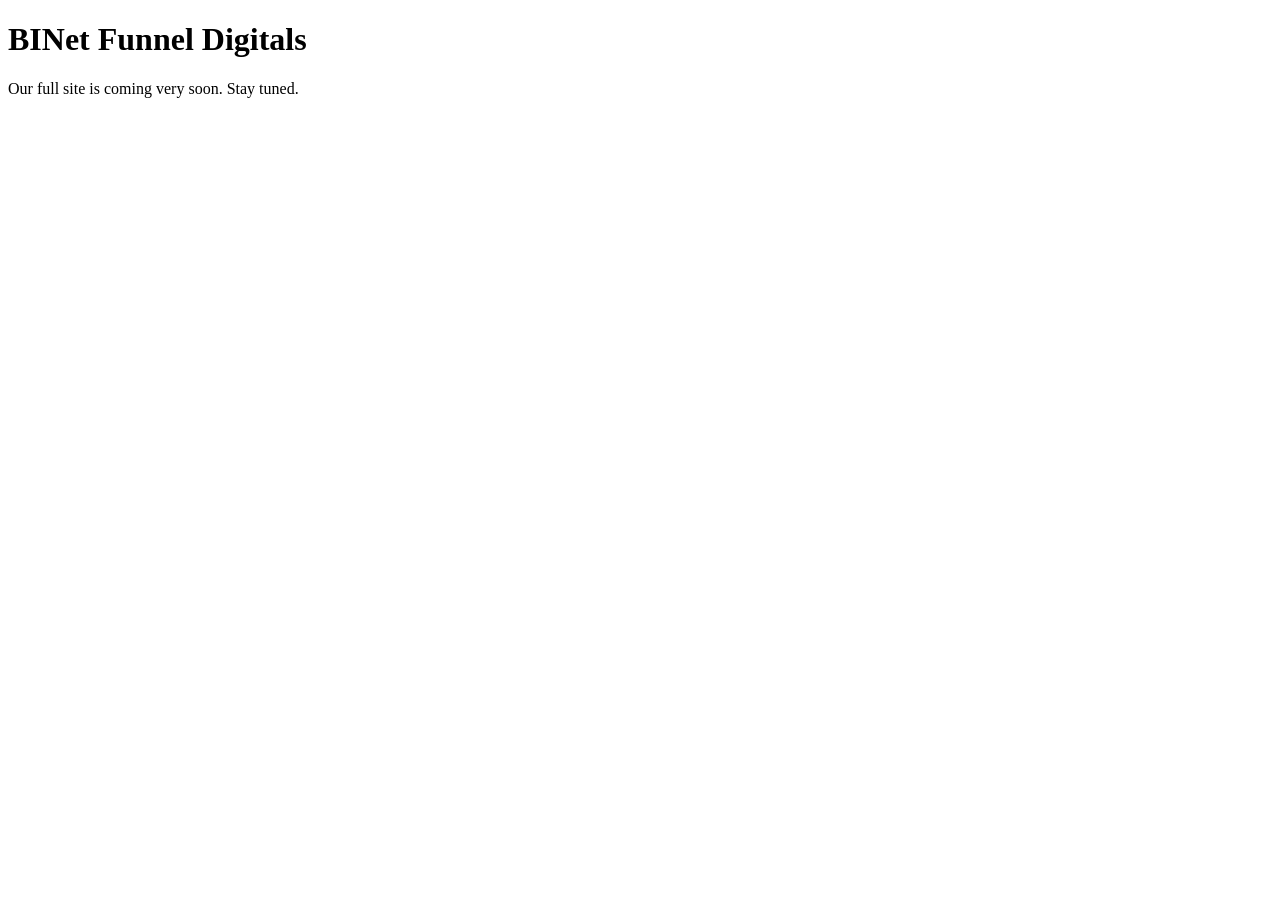
==== index.html @ e951b1cd "first commit" ====
<!DOCTYPE html>
<html lang="en">
<head>
  <meta charset="UTF-8">
  <title>BINet Funnel Digitals</title>
</head>
<body>
  <h1>BINet Funnel Digitals</h1>
  <p>Our full site is coming very soon. Stay tuned.</p>
</body>
</html>
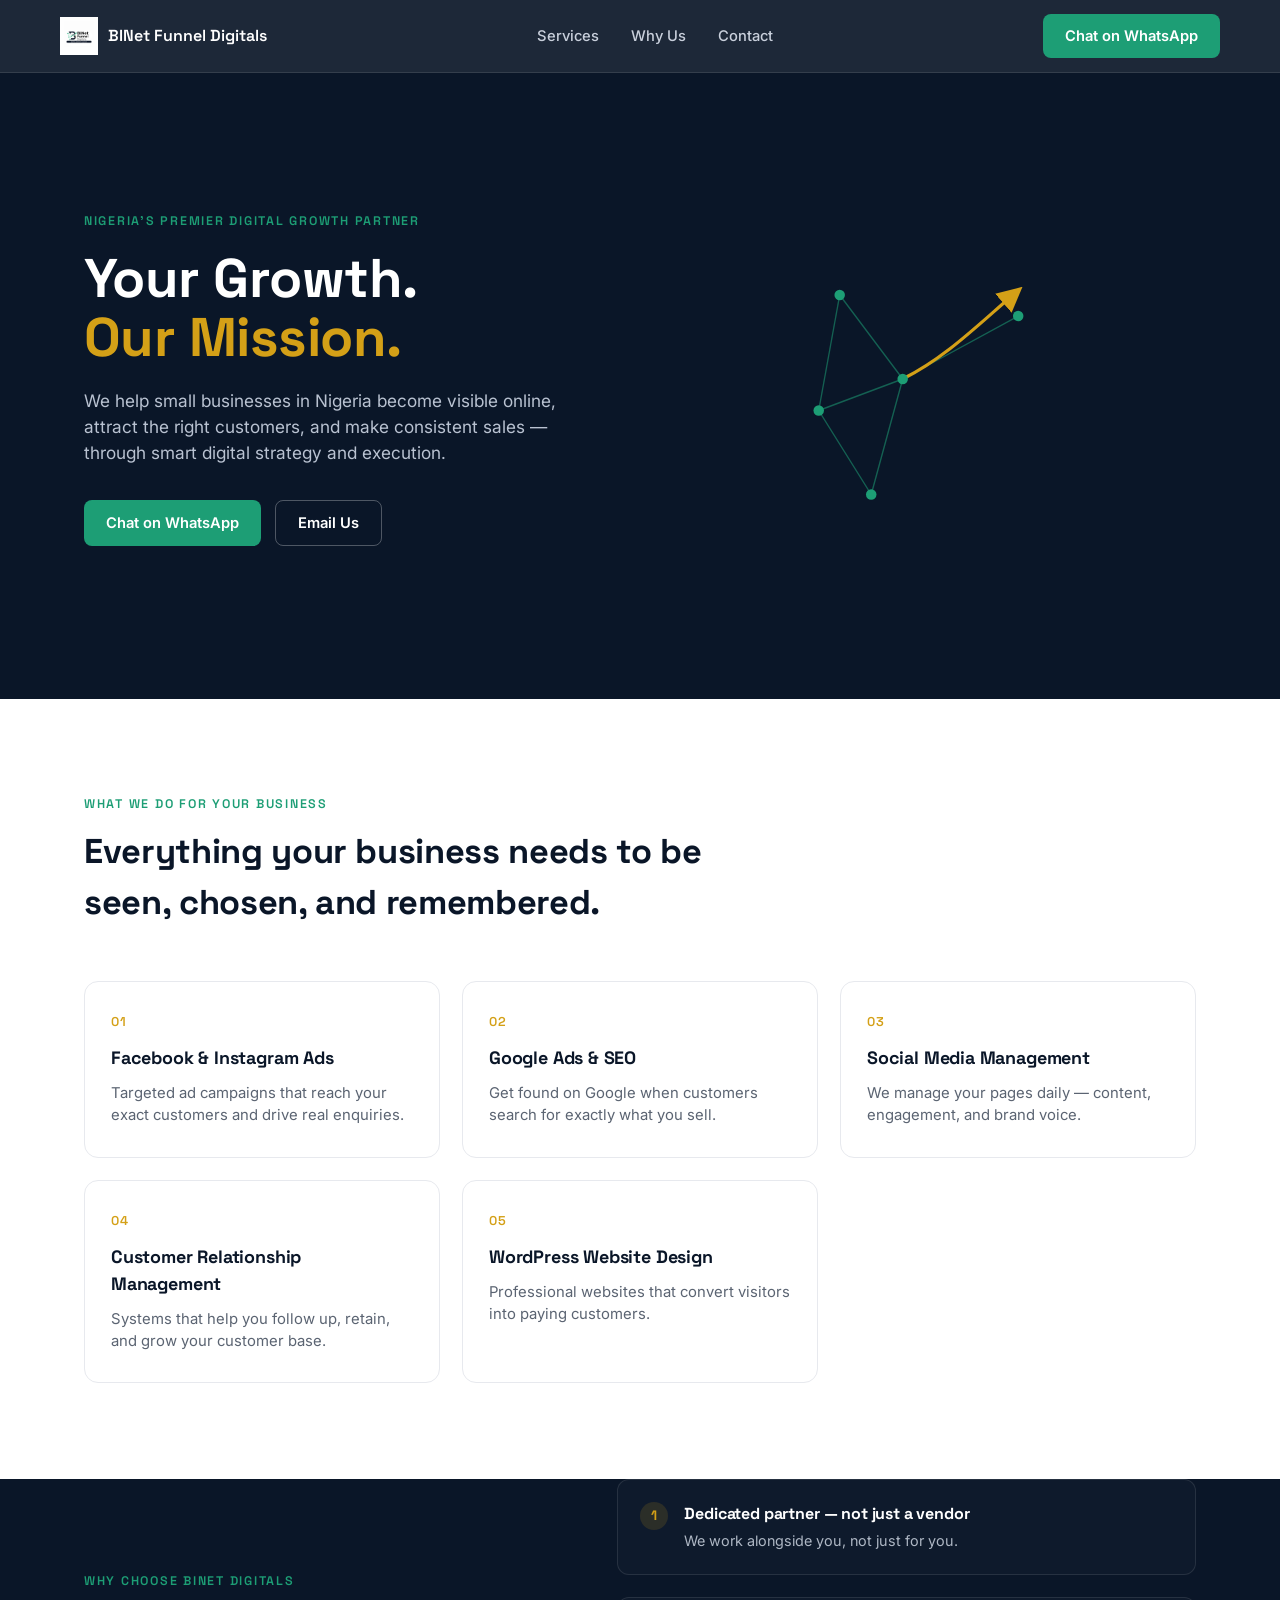
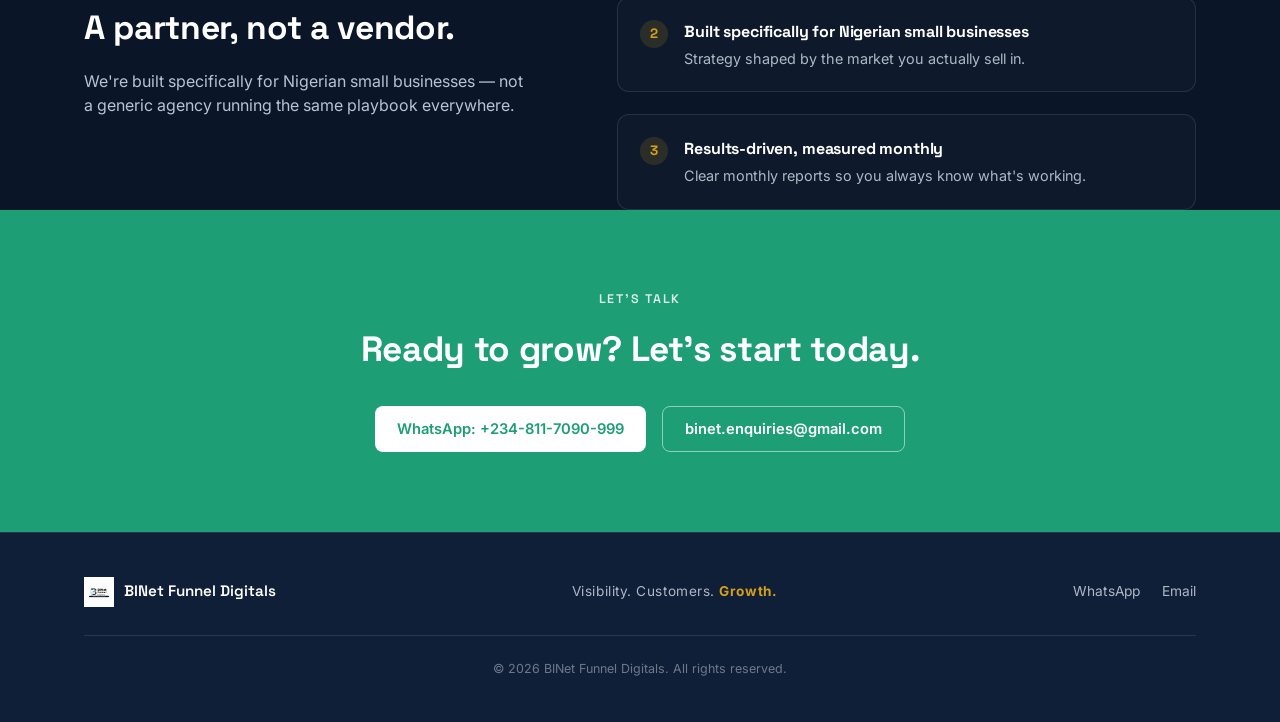
==== commit 3359260a: "add branded homepage" ====
--- a/index.html
+++ b/index.html
@@ -1,11 +1,438 @@
 <!DOCTYPE html>
 <html lang="en">
 <head>
-  <meta charset="UTF-8">
-  <title>BINet Funnel Digitals</title>
+<meta charset="UTF-8">
+<meta name="viewport" content="width=device-width, initial-scale=1.0">
+<title>BINet Funnel Digitals — Nigeria's Premier Digital Growth Partner</title>
+<meta name="description" content="We help small businesses in Nigeria become visible online, attract the right customers, and make consistent sales through smart digital strategy and execution.">
+<link rel="preconnect" href="https://fonts.googleapis.com">
+<link rel="preconnect" href="https://fonts.gstatic.com" crossorigin>
+<link href="https://fonts.googleapis.com/css2?family=Space+Grotesk:wght@500;600;700&family=Inter:wght@400;500;600;700&display=swap" rel="stylesheet">
+<style>
+  :root{
+    --navy:#0A1628;
+    --navy-soft:#101f38;
+    --gold:#D4A017;
+    --green:#1D9E75;
+    --white:#FFFFFF;
+    --off-white:#F6F7F9;
+    --slate:#5B6472;
+    --line: rgba(255,255,255,0.10);
+  }
+  *{box-sizing:border-box; margin:0; padding:0;}
+  html{scroll-behavior:smooth;}
+  body{
+    font-family:'Inter', sans-serif;
+    color:var(--navy);
+    background:var(--white);
+    line-height:1.5;
+    -webkit-font-smoothing:antialiased;
+  }
+  h1,h2,h3{
+    font-family:'Space Grotesk', sans-serif;
+    font-weight:700;
+    letter-spacing:-0.01em;
+  }
+  a{text-decoration:none; color:inherit;}
+  img{max-width:100%; display:block;}
+  .wrap{
+    max-width:1160px;
+    margin:0 auto;
+    padding:0 24px;
+  }
+  .eyebrow{
+    font-family:'Space Grotesk', sans-serif;
+    font-size:0.78rem;
+    font-weight:600;
+    letter-spacing:0.14em;
+    text-transform:uppercase;
+    color:var(--green);
+  }
+
+  header{
+    position:sticky; top:0; z-index:50;
+    background:rgba(10,22,40,0.92);
+    backdrop-filter:blur(8px);
+    border-bottom:1px solid var(--line);
+  }
+  .nav{
+    display:flex; align-items:center; justify-content:space-between;
+    padding:14px 0;
+  }
+  .brand{display:flex; align-items:center; gap:10px;}
+  .brand img{height:38px; width:auto;}
+  .brand span{
+    font-family:'Space Grotesk', sans-serif;
+    font-weight:600; font-size:1rem; color:var(--white);
+  }
+  .nav-links{display:flex; gap:32px; align-items:center;}
+  .nav-links a{
+    color:#C9D0DC; font-size:0.92rem; font-weight:500;
+    transition:color .2s ease;
+  }
+  .nav-links a:hover{color:var(--white);}
+  .btn{
+    display:inline-flex; align-items:center; gap:8px;
+    padding:11px 22px;
+    border-radius:8px;
+    font-weight:600; font-size:0.92rem;
+    transition:transform .18s ease, box-shadow .18s ease, background .18s ease;
+    white-space:nowrap;
+  }
+  .btn-green{
+    background:var(--green); color:var(--white);
+  }
+  .btn-green:hover{transform:translateY(-2px); box-shadow:0 8px 20px rgba(29,158,117,0.35);}
+  .btn-outline{
+    background:transparent; color:var(--white);
+    border:1px solid rgba(255,255,255,0.28);
+  }
+  .btn-outline:hover{border-color:var(--gold); color:var(--gold);}
+
+  .hero{
+    position:relative;
+    background:var(--navy);
+    color:var(--white);
+    overflow:hidden;
+    padding:96px 0 110px;
+  }
+  .hero-grid{
+    display:grid;
+    grid-template-columns:1.1fr 0.9fr;
+    gap:40px;
+    align-items:center;
+    position:relative; z-index:2;
+  }
+  .hero h1{
+    font-size:3.4rem;
+    line-height:1.08;
+    margin:18px 0 22px;
+  }
+  .hero h1 .accent{color:var(--gold);}
+  .hero p.lead{
+    font-size:1.08rem;
+    color:#B9C2D1;
+    max-width:480px;
+    margin-bottom:34px;
+  }
+  .hero-ctas{display:flex; gap:14px; flex-wrap:wrap;}
+
+  .node-field{
+    position:relative;
+    height:420px;
+  }
+  .node-field svg{width:100%; height:100%;}
+  .node-dot{fill:var(--green);}
+  .node-line{stroke:var(--green); stroke-width:1.3; opacity:0.55;}
+  .node-arrow{stroke:var(--gold); stroke-width:3; fill:none;}
+  .node-pulse{
+    animation:pulse 3.2s ease-in-out infinite;
+    transform-origin:center;
+  }
+  .node-pulse.d2{animation-delay:.5s;}
+  .node-pulse.d3{animation-delay:1s;}
+  .node-pulse.d4{animation-delay:1.5s;}
+  .node-pulse.d5{animation-delay:2s;}
+  @keyframes pulse{
+    0%,100%{opacity:0.55; r:5;}
+    50%{opacity:1; r:7;}
+  }
+  @media (prefers-reduced-motion: reduce){
+    .node-pulse{animation:none;}
+  }
+
+  .section{padding:96px 0;}
+  .section-head{
+    max-width:620px;
+    margin-bottom:52px;
+  }
+  .section-head h2{
+    font-size:2.15rem;
+    margin-top:12px;
+    color:var(--navy);
+  }
+  .services-grid{
+    display:grid;
+    grid-template-columns:repeat(3, 1fr);
+    gap:22px;
+  }
+  .service-card{
+    border:1px solid #E7E9EE;
+    border-radius:14px;
+    padding:30px 26px;
+    background:var(--white);
+    transition:border-color .2s ease, transform .2s ease, box-shadow .2s ease;
+  }
+  .service-card:hover{
+    border-color:var(--green);
+    transform:translateY(-4px);
+    box-shadow:0 14px 30px rgba(10,22,40,0.08);
+  }
+  .service-card .num{
+    font-family:'Space Grotesk', sans-serif;
+    font-size:0.8rem; font-weight:600;
+    color:var(--gold);
+    letter-spacing:0.08em;
+  }
+  .service-card h3{
+    font-size:1.12rem;
+    margin:14px 0 10px;
+    color:var(--navy);
+  }
+  .service-card p{
+    font-size:0.93rem;
+    color:var(--slate);
+  }
+
+  .why{
+    background:var(--navy);
+    color:var(--white);
+  }
+  .why-grid{
+    display:grid;
+    grid-template-columns:0.9fr 1.1fr;
+    gap:60px;
+    align-items:center;
+  }
+  .why h2{font-size:2.1rem; color:var(--white); margin-top:12px;}
+  .why p.lead{color:#B9C2D1; margin-top:16px; max-width:440px;}
+  .why-list{list-style:none; display:flex; flex-direction:column; gap:22px;}
+  .why-list li{
+    display:flex; gap:16px; align-items:flex-start;
+    padding:22px;
+    border:1px solid var(--line);
+    border-radius:12px;
+    background:rgba(255,255,255,0.02);
+  }
+  .why-list .mark{
+    flex:none;
+    width:28px; height:28px;
+    border-radius:50%;
+    background:rgba(212,160,23,0.15);
+    color:var(--gold);
+    display:flex; align-items:center; justify-content:center;
+    font-family:'Space Grotesk', sans-serif;
+    font-weight:700; font-size:0.85rem;
+  }
+  .why-list h3{font-size:1rem; color:var(--white); margin-bottom:4px;}
+  .why-list p{font-size:0.9rem; color:#AEB7C4;}
+
+  .contact-band{
+    background:var(--green);
+    color:var(--white);
+    text-align:center;
+    padding:80px 0;
+  }
+  .contact-band .eyebrow{color:rgba(255,255,255,0.85);}
+  .contact-band h2{
+    color:var(--white);
+    font-size:2.2rem;
+    margin:14px 0 30px;
+  }
+  .contact-ctas{display:flex; gap:16px; justify-content:center; flex-wrap:wrap;}
+  .contact-band .btn-outline{border-color:rgba(255,255,255,0.5);}
+  .contact-band .btn-outline:hover{border-color:var(--navy); color:var(--navy); background:rgba(255,255,255,0.12);}
+  .contact-band .btn-solid-white{
+    background:var(--white); color:var(--green);
+  }
+  .contact-band .btn-solid-white:hover{transform:translateY(-2px); box-shadow:0 8px 20px rgba(0,0,0,0.15);}
+
+  footer{
+    background:var(--navy-soft);
+    color:#AEB7C4;
+    padding:44px 0;
+    border-top:1px solid var(--line);
+  }
+  .footer-grid{
+    display:flex; align-items:center; justify-content:space-between;
+    flex-wrap:wrap; gap:20px;
+  }
+  .footer-brand{display:flex; align-items:center; gap:10px;}
+  .footer-brand img{height:30px;}
+  .footer-brand span{
+    font-family:'Space Grotesk', sans-serif;
+    color:var(--white); font-weight:600; font-size:0.95rem;
+  }
+  .tagline{
+    font-size:0.85rem;
+    letter-spacing:0.04em;
+  }
+  .tagline b{color:var(--gold);}
+  .footer-links{display:flex; gap:22px; font-size:0.86rem;}
+  .footer-links a:hover{color:var(--white);}
+  .copyright{
+    text-align:center;
+    font-size:0.78rem;
+    color:#6E7889;
+    margin-top:28px;
+    padding-top:24px;
+    border-top:1px solid var(--line);
+  }
+
+  @media (max-width: 900px){
+    .nav-links{display:none;}
+    .hero-grid{grid-template-columns:1fr;}
+    .node-field{height:280px; order:-1;}
+    .hero h1{font-size:2.4rem;}
+    .services-grid{grid-template-columns:1fr 1fr;}
+    .why-grid{grid-template-columns:1fr;}
+  }
+  @media (max-width: 600px){
+    .services-grid{grid-template-columns:1fr;}
+    .footer-grid{flex-direction:column; text-align:center;}
+    .hero{padding:64px 0 70px;}
+    .section{padding:64px 0;}
+  }
+</style>
 </head>
 <body>
-  <h1>BINet Funnel Digitals</h1>
-  <p>Our full site is coming very soon. Stay tuned.</p>
+
+<header>
+  <div class="wrap nav">
+    <a class="brand" href="#top">
+      <img src="assets/logo.png" alt="BINet Funnel Digitals logo">
+      <span>BINet Funnel Digitals</span>
+    </a>
+    <nav class="nav-links">
+      <a href="#services">Services</a>
+      <a href="#why">Why Us</a>
+      <a href="#contact">Contact</a>
+    </nav>
+    <a class="btn btn-green" href="https://wa.me/2348117090999" target="_blank" rel="noopener">Chat on WhatsApp</a>
+  </div>
+</header>
+
+<section class="hero" id="top">
+  <div class="wrap hero-grid">
+    <div>
+      <p class="eyebrow">Nigeria's Premier Digital Growth Partner</p>
+      <h1>Your Growth.<br><span class="accent">Our Mission.</span></h1>
+      <p class="lead">We help small businesses in Nigeria become visible online, attract the right customers, and make consistent sales — through smart digital strategy and execution.</p>
+      <div class="hero-ctas">
+        <a class="btn btn-green" href="https://wa.me/2348117090999" target="_blank" rel="noopener">Chat on WhatsApp</a>
+        <a class="btn btn-outline" href="mailto:binet.enquiries@gmail.com">Email Us</a>
+      </div>
+    </div>
+    <div class="node-field">
+      <svg viewBox="0 0 400 400" xmlns="http://www.w3.org/2000/svg">
+        <line class="node-line" x1="90" y1="120" x2="150" y2="200"/>
+        <line class="node-line" x1="90" y1="120" x2="70" y2="230"/>
+        <line class="node-line" x1="150" y1="200" x2="70" y2="230"/>
+        <line class="node-line" x1="70" y1="230" x2="120" y2="310"/>
+        <line class="node-line" x1="150" y1="200" x2="120" y2="310"/>
+        <line class="node-line" x1="150" y1="200" x2="260" y2="140"/>
+        <path class="node-arrow" d="M150,200 C190,180 220,150 255,120" marker-end="url(#arrowhead)"/>
+        <defs>
+          <marker id="arrowhead" markerWidth="8" markerHeight="8" refX="4" refY="4" orient="auto">
+            <path d="M0,0 L8,4 L0,8 Z" fill="var(--gold)"/>
+          </marker>
+        </defs>
+        <circle class="node-dot node-pulse" cx="90" cy="120" r="5"/>
+        <circle class="node-dot node-pulse d2" cx="150" cy="200" r="5"/>
+        <circle class="node-dot node-pulse d3" cx="70" cy="230" r="5"/>
+        <circle class="node-dot node-pulse d4" cx="120" cy="310" r="5"/>
+        <circle class="node-dot node-pulse d5" cx="260" cy="140" r="5"/>
+      </svg>
+    </div>
+  </div>
+</section>
+
+<section class="section" id="services">
+  <div class="wrap">
+    <div class="section-head">
+      <p class="eyebrow">What We Do For Your Business</p>
+      <h2>Everything your business needs to be seen, chosen, and remembered.</h2>
+    </div>
+    <div class="services-grid">
+      <div class="service-card">
+        <p class="num">01</p>
+        <h3>Facebook &amp; Instagram Ads</h3>
+        <p>Targeted ad campaigns that reach your exact customers and drive real enquiries.</p>
+      </div>
+      <div class="service-card">
+        <p class="num">02</p>
+        <h3>Google Ads &amp; SEO</h3>
+        <p>Get found on Google when customers search for exactly what you sell.</p>
+      </div>
+      <div class="service-card">
+        <p class="num">03</p>
+        <h3>Social Media Management</h3>
+        <p>We manage your pages daily — content, engagement, and brand voice.</p>
+      </div>
+      <div class="service-card">
+        <p class="num">04</p>
+        <h3>Customer Relationship Management</h3>
+        <p>Systems that help you follow up, retain, and grow your customer base.</p>
+      </div>
+      <div class="service-card">
+        <p class="num">05</p>
+        <h3>WordPress Website Design</h3>
+        <p>Professional websites that convert visitors into paying customers.</p>
+      </div>
+    </div>
+  </div>
+</section>
+
+<section class="why" id="why">
+  <div class="wrap why-grid">
+    <div>
+      <p class="eyebrow">Why Choose BINet Digitals</p>
+      <h2>A partner, not a vendor.</h2>
+      <p class="lead">We're built specifically for Nigerian small businesses — not a generic agency running the same playbook everywhere.</p>
+    </div>
+    <ul class="why-list">
+      <li>
+        <span class="mark">1</span>
+        <div>
+          <h3>Dedicated partner — not just a vendor</h3>
+          <p>We work alongside you, not just for you.</p>
+        </div>
+      </li>
+      <li>
+        <span class="mark">2</span>
+        <div>
+          <h3>Built specifically for Nigerian small businesses</h3>
+          <p>Strategy shaped by the market you actually sell in.</p>
+        </div>
+      </li>
+      <li>
+        <span class="mark">3</span>
+        <div>
+          <h3>Results-driven, measured monthly</h3>
+          <p>Clear monthly reports so you always know what's working.</p>
+        </div>
+      </li>
+    </ul>
+  </div>
+</section>
+
+<section class="contact-band" id="contact">
+  <div class="wrap">
+    <p class="eyebrow">Let's Talk</p>
+    <h2>Ready to grow? Let's start today.</h2>
+    <div class="contact-ctas">
+      <a class="btn btn-solid-white" href="https://wa.me/2348117090999" target="_blank" rel="noopener">WhatsApp: +234-811-7090-999</a>
+      <a class="btn btn-outline" href="mailto:binet.enquiries@gmail.com">binet.enquiries@gmail.com</a>
+    </div>
+  </div>
+</section>
+
+<footer>
+  <div class="wrap">
+    <div class="footer-grid">
+      <a class="footer-brand" href="#top">
+        <img src="assets/logo.png" alt="BINet Funnel Digitals logo">
+        <span>BINet Funnel Digitals</span>
+      </a>
+      <p class="tagline">Visibility. Customers. <b>Growth.</b></p>
+      <div class="footer-links">
+        <a href="https://wa.me/2348117090999" target="_blank" rel="noopener">WhatsApp</a>
+        <a href="mailto:binet.enquiries@gmail.com">Email</a>
+      </div>
+    </div>
+    <p class="copyright">&copy; 2026 BINet Funnel Digitals. All rights reserved.</p>
+  </div>
+</footer>
+
 </body>
 </html>
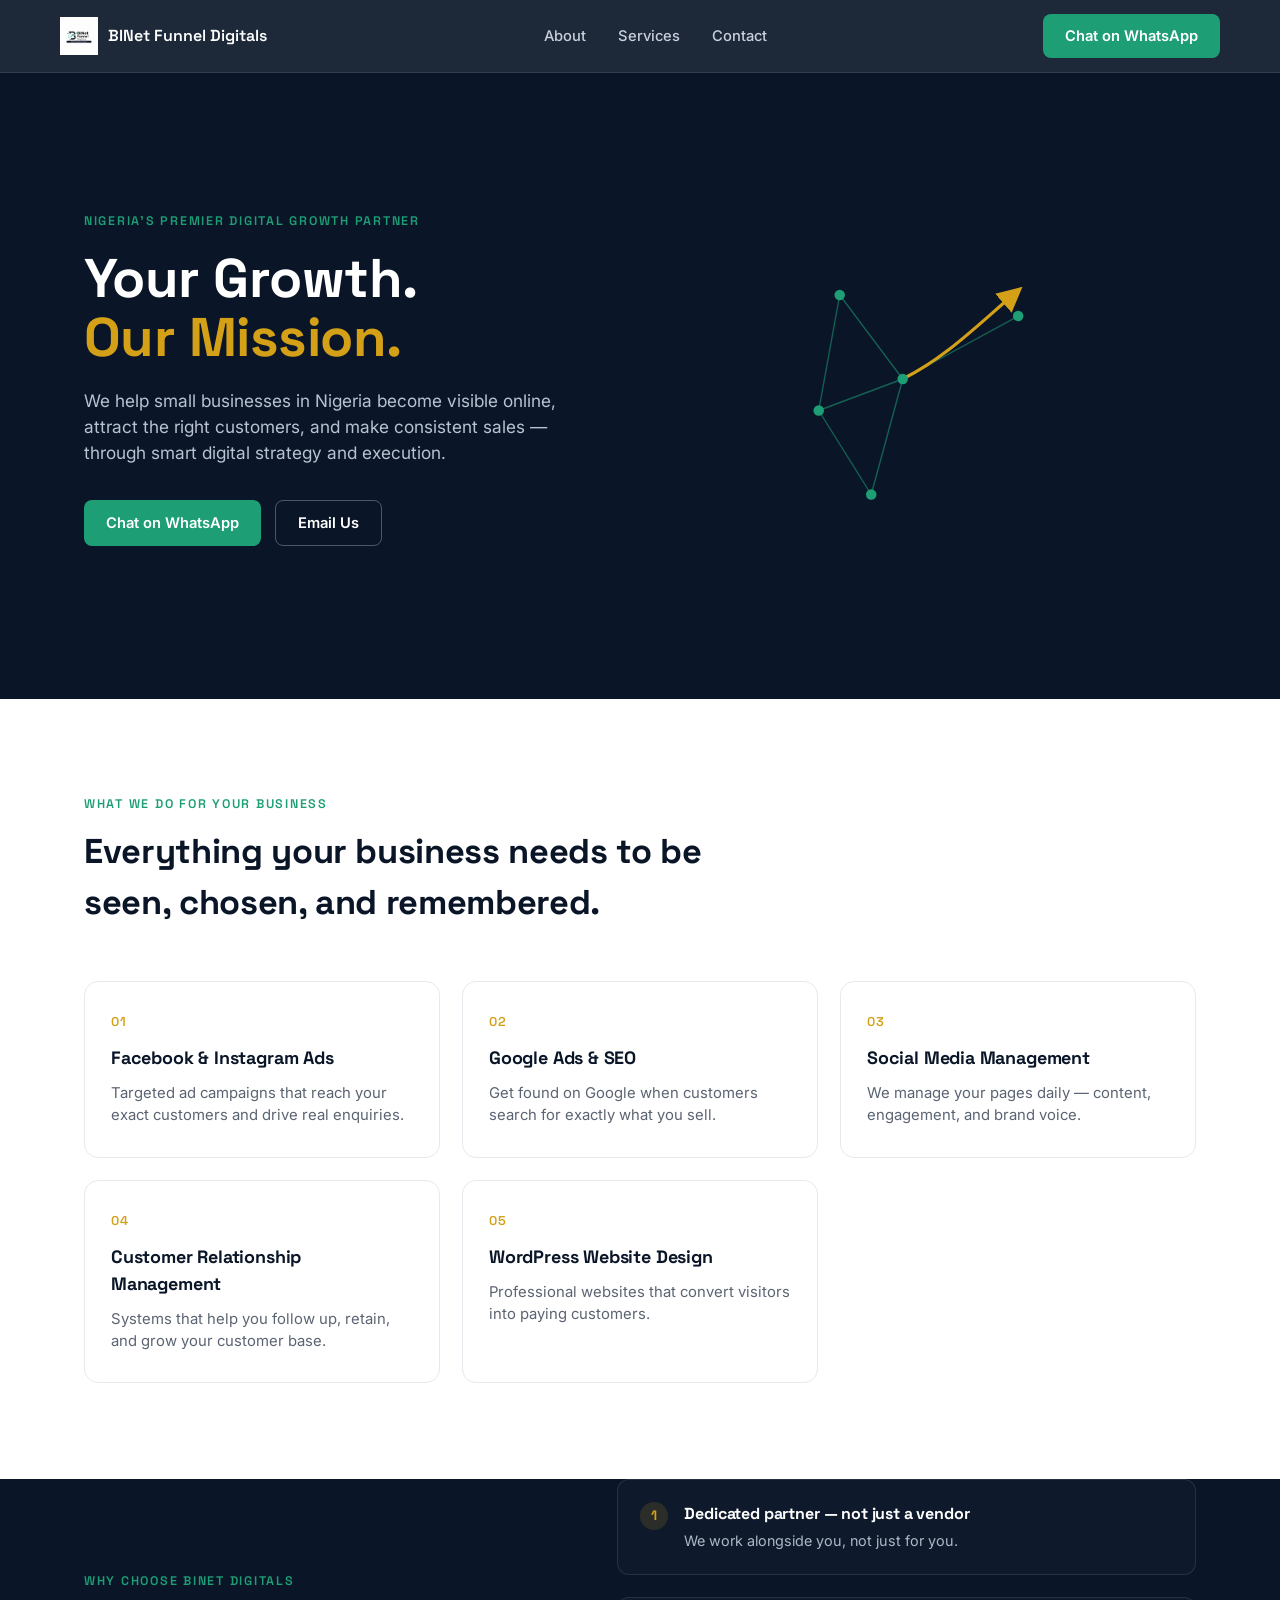
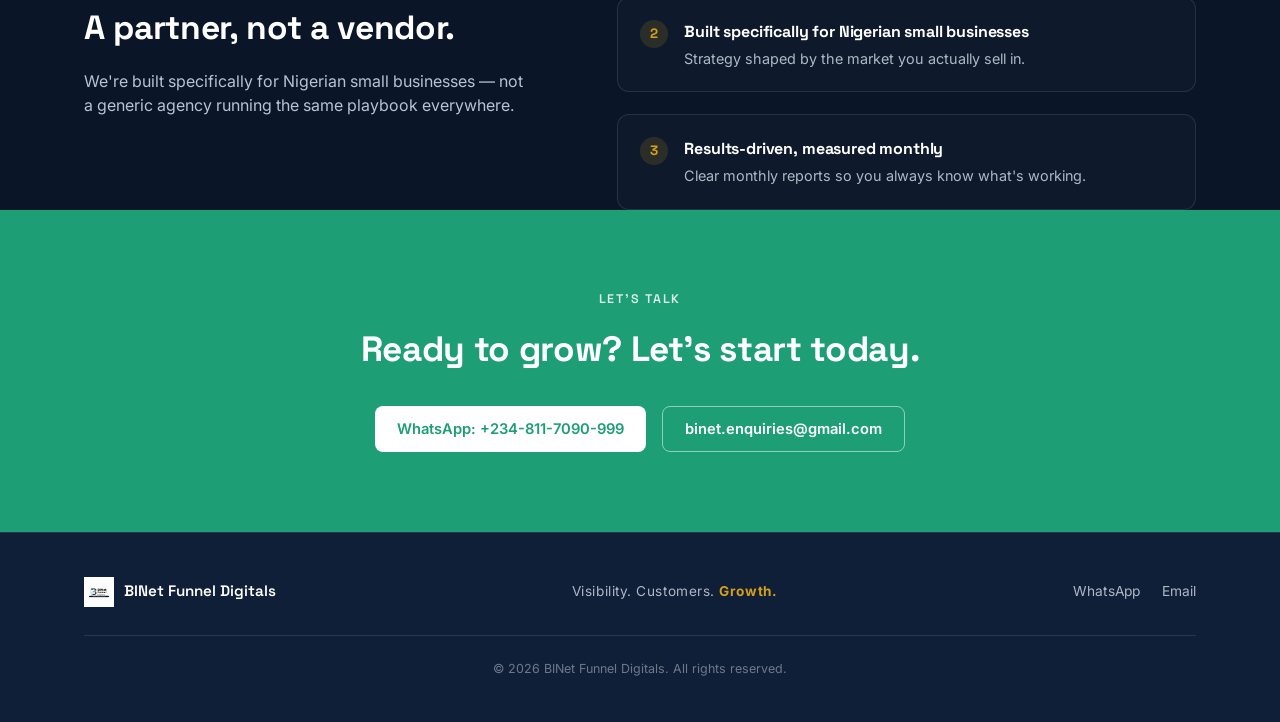
==== commit d6e754bf: "extract shared stylesheet, add about page" ====
--- a/index.html
+++ b/index.html
@@ -8,282 +8,7 @@
 <link rel="preconnect" href="https://fonts.googleapis.com">
 <link rel="preconnect" href="https://fonts.gstatic.com" crossorigin>
 <link href="https://fonts.googleapis.com/css2?family=Space+Grotesk:wght@500;600;700&family=Inter:wght@400;500;600;700&display=swap" rel="stylesheet">
-<style>
-  :root{
-    --navy:#0A1628;
-    --navy-soft:#101f38;
-    --gold:#D4A017;
-    --green:#1D9E75;
-    --white:#FFFFFF;
-    --off-white:#F6F7F9;
-    --slate:#5B6472;
-    --line: rgba(255,255,255,0.10);
-  }
-  *{box-sizing:border-box; margin:0; padding:0;}
-  html{scroll-behavior:smooth;}
-  body{
-    font-family:'Inter', sans-serif;
-    color:var(--navy);
-    background:var(--white);
-    line-height:1.5;
-    -webkit-font-smoothing:antialiased;
-  }
-  h1,h2,h3{
-    font-family:'Space Grotesk', sans-serif;
-    font-weight:700;
-    letter-spacing:-0.01em;
-  }
-  a{text-decoration:none; color:inherit;}
-  img{max-width:100%; display:block;}
-  .wrap{
-    max-width:1160px;
-    margin:0 auto;
-    padding:0 24px;
-  }
-  .eyebrow{
-    font-family:'Space Grotesk', sans-serif;
-    font-size:0.78rem;
-    font-weight:600;
-    letter-spacing:0.14em;
-    text-transform:uppercase;
-    color:var(--green);
-  }
-
-  header{
-    position:sticky; top:0; z-index:50;
-    background:rgba(10,22,40,0.92);
-    backdrop-filter:blur(8px);
-    border-bottom:1px solid var(--line);
-  }
-  .nav{
-    display:flex; align-items:center; justify-content:space-between;
-    padding:14px 0;
-  }
-  .brand{display:flex; align-items:center; gap:10px;}
-  .brand img{height:38px; width:auto;}
-  .brand span{
-    font-family:'Space Grotesk', sans-serif;
-    font-weight:600; font-size:1rem; color:var(--white);
-  }
-  .nav-links{display:flex; gap:32px; align-items:center;}
-  .nav-links a{
-    color:#C9D0DC; font-size:0.92rem; font-weight:500;
-    transition:color .2s ease;
-  }
-  .nav-links a:hover{color:var(--white);}
-  .btn{
-    display:inline-flex; align-items:center; gap:8px;
-    padding:11px 22px;
-    border-radius:8px;
-    font-weight:600; font-size:0.92rem;
-    transition:transform .18s ease, box-shadow .18s ease, background .18s ease;
-    white-space:nowrap;
-  }
-  .btn-green{
-    background:var(--green); color:var(--white);
-  }
-  .btn-green:hover{transform:translateY(-2px); box-shadow:0 8px 20px rgba(29,158,117,0.35);}
-  .btn-outline{
-    background:transparent; color:var(--white);
-    border:1px solid rgba(255,255,255,0.28);
-  }
-  .btn-outline:hover{border-color:var(--gold); color:var(--gold);}
-
-  .hero{
-    position:relative;
-    background:var(--navy);
-    color:var(--white);
-    overflow:hidden;
-    padding:96px 0 110px;
-  }
-  .hero-grid{
-    display:grid;
-    grid-template-columns:1.1fr 0.9fr;
-    gap:40px;
-    align-items:center;
-    position:relative; z-index:2;
-  }
-  .hero h1{
-    font-size:3.4rem;
-    line-height:1.08;
-    margin:18px 0 22px;
-  }
-  .hero h1 .accent{color:var(--gold);}
-  .hero p.lead{
-    font-size:1.08rem;
-    color:#B9C2D1;
-    max-width:480px;
-    margin-bottom:34px;
-  }
-  .hero-ctas{display:flex; gap:14px; flex-wrap:wrap;}
-
-  .node-field{
-    position:relative;
-    height:420px;
-  }
-  .node-field svg{width:100%; height:100%;}
-  .node-dot{fill:var(--green);}
-  .node-line{stroke:var(--green); stroke-width:1.3; opacity:0.55;}
-  .node-arrow{stroke:var(--gold); stroke-width:3; fill:none;}
-  .node-pulse{
-    animation:pulse 3.2s ease-in-out infinite;
-    transform-origin:center;
-  }
-  .node-pulse.d2{animation-delay:.5s;}
-  .node-pulse.d3{animation-delay:1s;}
-  .node-pulse.d4{animation-delay:1.5s;}
-  .node-pulse.d5{animation-delay:2s;}
-  @keyframes pulse{
-    0%,100%{opacity:0.55; r:5;}
-    50%{opacity:1; r:7;}
-  }
-  @media (prefers-reduced-motion: reduce){
-    .node-pulse{animation:none;}
-  }
-
-  .section{padding:96px 0;}
-  .section-head{
-    max-width:620px;
-    margin-bottom:52px;
-  }
-  .section-head h2{
-    font-size:2.15rem;
-    margin-top:12px;
-    color:var(--navy);
-  }
-  .services-grid{
-    display:grid;
-    grid-template-columns:repeat(3, 1fr);
-    gap:22px;
-  }
-  .service-card{
-    border:1px solid #E7E9EE;
-    border-radius:14px;
-    padding:30px 26px;
-    background:var(--white);
-    transition:border-color .2s ease, transform .2s ease, box-shadow .2s ease;
-  }
-  .service-card:hover{
-    border-color:var(--green);
-    transform:translateY(-4px);
-    box-shadow:0 14px 30px rgba(10,22,40,0.08);
-  }
-  .service-card .num{
-    font-family:'Space Grotesk', sans-serif;
-    font-size:0.8rem; font-weight:600;
-    color:var(--gold);
-    letter-spacing:0.08em;
-  }
-  .service-card h3{
-    font-size:1.12rem;
-    margin:14px 0 10px;
-    color:var(--navy);
-  }
-  .service-card p{
-    font-size:0.93rem;
-    color:var(--slate);
-  }
-
-  .why{
-    background:var(--navy);
-    color:var(--white);
-  }
-  .why-grid{
-    display:grid;
-    grid-template-columns:0.9fr 1.1fr;
-    gap:60px;
-    align-items:center;
-  }
-  .why h2{font-size:2.1rem; color:var(--white); margin-top:12px;}
-  .why p.lead{color:#B9C2D1; margin-top:16px; max-width:440px;}
-  .why-list{list-style:none; display:flex; flex-direction:column; gap:22px;}
-  .why-list li{
-    display:flex; gap:16px; align-items:flex-start;
-    padding:22px;
-    border:1px solid var(--line);
-    border-radius:12px;
-    background:rgba(255,255,255,0.02);
-  }
-  .why-list .mark{
-    flex:none;
-    width:28px; height:28px;
-    border-radius:50%;
-    background:rgba(212,160,23,0.15);
-    color:var(--gold);
-    display:flex; align-items:center; justify-content:center;
-    font-family:'Space Grotesk', sans-serif;
-    font-weight:700; font-size:0.85rem;
-  }
-  .why-list h3{font-size:1rem; color:var(--white); margin-bottom:4px;}
-  .why-list p{font-size:0.9rem; color:#AEB7C4;}
-
-  .contact-band{
-    background:var(--green);
-    color:var(--white);
-    text-align:center;
-    padding:80px 0;
-  }
-  .contact-band .eyebrow{color:rgba(255,255,255,0.85);}
-  .contact-band h2{
-    color:var(--white);
-    font-size:2.2rem;
-    margin:14px 0 30px;
-  }
-  .contact-ctas{display:flex; gap:16px; justify-content:center; flex-wrap:wrap;}
-  .contact-band .btn-outline{border-color:rgba(255,255,255,0.5);}
-  .contact-band .btn-outline:hover{border-color:var(--navy); color:var(--navy); background:rgba(255,255,255,0.12);}
-  .contact-band .btn-solid-white{
-    background:var(--white); color:var(--green);
-  }
-  .contact-band .btn-solid-white:hover{transform:translateY(-2px); box-shadow:0 8px 20px rgba(0,0,0,0.15);}
-
-  footer{
-    background:var(--navy-soft);
-    color:#AEB7C4;
-    padding:44px 0;
-    border-top:1px solid var(--line);
-  }
-  .footer-grid{
-    display:flex; align-items:center; justify-content:space-between;
-    flex-wrap:wrap; gap:20px;
-  }
-  .footer-brand{display:flex; align-items:center; gap:10px;}
-  .footer-brand img{height:30px;}
-  .footer-brand span{
-    font-family:'Space Grotesk', sans-serif;
-    color:var(--white); font-weight:600; font-size:0.95rem;
-  }
-  .tagline{
-    font-size:0.85rem;
-    letter-spacing:0.04em;
-  }
-  .tagline b{color:var(--gold);}
-  .footer-links{display:flex; gap:22px; font-size:0.86rem;}
-  .footer-links a:hover{color:var(--white);}
-  .copyright{
-    text-align:center;
-    font-size:0.78rem;
-    color:#6E7889;
-    margin-top:28px;
-    padding-top:24px;
-    border-top:1px solid var(--line);
-  }
-
-  @media (max-width: 900px){
-    .nav-links{display:none;}
-    .hero-grid{grid-template-columns:1fr;}
-    .node-field{height:280px; order:-1;}
-    .hero h1{font-size:2.4rem;}
-    .services-grid{grid-template-columns:1fr 1fr;}
-    .why-grid{grid-template-columns:1fr;}
-  }
-  @media (max-width: 600px){
-    .services-grid{grid-template-columns:1fr;}
-    .footer-grid{flex-direction:column; text-align:center;}
-    .hero{padding:64px 0 70px;}
-    .section{padding:64px 0;}
-  }
-</style>
+<link rel="stylesheet" href="assets/styles.css">
 </head>
 <body>
 
@@ -293,11 +18,11 @@
       <img src="assets/logo.png" alt="BINet Funnel Digitals logo">
       <span>BINet Funnel Digitals</span>
     </a>
-    <nav class="nav-links">
-      <a href="#services">Services</a>
-      <a href="#why">Why Us</a>
-      <a href="#contact">Contact</a>
-    </nav>
+   <nav class="nav-links">
+  <a href="about.html">About</a>
+  <a href="services.html">Services</a>
+  <a href="contact.html">Contact</a>
+</nav>
     <a class="btn btn-green" href="https://wa.me/2348117090999" target="_blank" rel="noopener">Chat on WhatsApp</a>
   </div>
 </header>
--- a/assets/styles.css
+++ b/assets/styles.css
@@ -0,0 +1,245 @@
+:root{
+  --navy:#0A1628;
+  --navy-soft:#101f38;
+  --gold:#D4A017;
+  --green:#1D9E75;
+  --white:#FFFFFF;
+  --off-white:#F6F7F9;
+  --slate:#5B6472;
+  --line: rgba(255,255,255,0.10);
+}
+*{box-sizing:border-box; margin:0; padding:0;}
+html{scroll-behavior:smooth;}
+body{
+  font-family:'Inter', sans-serif;
+  color:var(--navy);
+  background:var(--white);
+  line-height:1.5;
+  -webkit-font-smoothing:antialiased;
+}
+h1,h2,h3{
+  font-family:'Space Grotesk', sans-serif;
+  font-weight:700;
+  letter-spacing:-0.01em;
+}
+a{text-decoration:none; color:inherit;}
+img{max-width:100%; display:block;}
+.wrap{
+  max-width:1160px;
+  margin:0 auto;
+  padding:0 24px;
+}
+.eyebrow{
+  font-family:'Space Grotesk', sans-serif;
+  font-size:0.78rem;
+  font-weight:600;
+  letter-spacing:0.14em;
+  text-transform:uppercase;
+  color:var(--green);
+}
+
+/* ===== Header ===== */
+header{
+  position:sticky; top:0; z-index:50;
+  background:rgba(10,22,40,0.92);
+  backdrop-filter:blur(8px);
+  border-bottom:1px solid var(--line);
+}
+.nav{
+  display:flex; align-items:center; justify-content:space-between;
+  padding:14px 0;
+}
+.brand{display:flex; align-items:center; gap:10px;}
+.brand img{height:38px; width:auto;}
+.brand span{
+  font-family:'Space Grotesk', sans-serif;
+  font-weight:600; font-size:1rem; color:var(--white);
+}
+.nav-links{display:flex; gap:32px; align-items:center;}
+.nav-links a{
+  color:#C9D0DC; font-size:0.92rem; font-weight:500;
+  transition:color .2s ease;
+}
+.nav-links a:hover, .nav-links a.active{color:var(--white);}
+.btn{
+  display:inline-flex; align-items:center; gap:8px;
+  padding:11px 22px;
+  border-radius:8px;
+  font-weight:600; font-size:0.92rem;
+  transition:transform .18s ease, box-shadow .18s ease, background .18s ease;
+  white-space:nowrap;
+  border:none;
+  cursor:pointer;
+  font-family:'Inter', sans-serif;
+}
+.btn-green{
+  background:var(--green); color:var(--white);
+}
+.btn-green:hover{transform:translateY(-2px); box-shadow:0 8px 20px rgba(29,158,117,0.35);}
+.btn-outline{
+  background:transparent; color:var(--white);
+  border:1px solid rgba(255,255,255,0.28);
+}
+.btn-outline:hover{border-color:var(--gold); color:var(--gold);}
+
+/* ===== Hero (homepage) ===== */
+.hero{
+  position:relative;
+  background:var(--navy);
+  color:var(--white);
+  overflow:hidden;
+  padding:96px 0 110px;
+}
+.hero-grid{
+  display:grid;
+  grid-template-columns:1.1fr 0.9fr;
+  gap:40px;
+  align-items:center;
+  position:relative; z-index:2;
+}
+.hero h1{
+  font-size:3.4rem;
+  line-height:1.08;
+  margin:18px 0 22px;
+}
+.hero h1 .accent{color:var(--gold);}
+.hero p.lead{
+  font-size:1.08rem;
+  color:#B9C2D1;
+  max-width:480px;
+  margin-bottom:34px;
+}
+.hero-ctas{display:flex; gap:14px; flex-wrap:wrap;}
+
+/* node network signature visual */
+.node-field{position:relative; height:420px;}
+.node-field svg{width:100%; height:100%;}
+.node-dot{fill:var(--green);}
+.node-line{stroke:var(--green); stroke-width:1.3; opacity:0.55;}
+.node-arrow{stroke:var(--gold); stroke-width:3; fill:none;}
+.node-pulse{animation:pulse 3.2s ease-in-out infinite; transform-origin:center;}
+.node-pulse.d2{animation-delay:.5s;}
+.node-pulse.d3{animation-delay:1s;}
+.node-pulse.d4{animation-delay:1.5s;}
+.node-pulse.d5{animation-delay:2s;}
+@keyframes pulse{0%,100%{opacity:0.55; r:5;} 50%{opacity:1; r:7;}}
+@media (prefers-reduced-motion: reduce){.node-pulse{animation:none;}}
+
+/* ===== Inner page hero (About / Services / Contact) ===== */
+.page-hero{
+  background:var(--navy);
+  color:var(--white);
+  padding:72px 0 64px;
+}
+.page-hero h1{font-size:2.6rem; margin-top:12px;}
+.page-hero p.lead{color:#B9C2D1; max-width:560px; margin-top:16px;}
+
+/* ===== Sections ===== */
+.section{padding:96px 0;}
+.section-head{max-width:620px; margin-bottom:52px;}
+.section-head h2{font-size:2.15rem; margin-top:12px; color:var(--navy);}
+.services-grid{display:grid; grid-template-columns:repeat(3, 1fr); gap:22px;}
+.service-card{
+  border:1px solid #E7E9EE;
+  border-radius:14px;
+  padding:30px 26px;
+  background:var(--white);
+  transition:border-color .2s ease, transform .2s ease, box-shadow .2s ease;
+}
+.service-card:hover{border-color:var(--green); transform:translateY(-4px); box-shadow:0 14px 30px rgba(10,22,40,0.08);}
+.service-card .num{font-family:'Space Grotesk', sans-serif; font-size:0.8rem; font-weight:600; color:var(--gold); letter-spacing:0.08em;}
+.service-card h3{font-size:1.12rem; margin:14px 0 10px; color:var(--navy);}
+.service-card p{font-size:0.93rem; color:var(--slate);}
+.service-card ul{margin-top:14px; padding-left:18px; color:var(--slate); font-size:0.88rem; display:flex; flex-direction:column; gap:6px;}
+
+/* ===== Why us / value blocks (navy) ===== */
+.why{background:var(--navy); color:var(--white);}
+.why-grid{display:grid; grid-template-columns:0.9fr 1.1fr; gap:60px; align-items:center;}
+.why h2{font-size:2.1rem; color:var(--white); margin-top:12px;}
+.why p.lead{color:#B9C2D1; margin-top:16px; max-width:440px;}
+.why-list{list-style:none; display:flex; flex-direction:column; gap:22px;}
+.why-list li{display:flex; gap:16px; align-items:flex-start; padding:22px; border:1px solid var(--line); border-radius:12px; background:rgba(255,255,255,0.02);}
+.why-list .mark{flex:none; width:28px; height:28px; border-radius:50%; background:rgba(212,160,23,0.15); color:var(--gold); display:flex; align-items:center; justify-content:center; font-family:'Space Grotesk', sans-serif; font-weight:700; font-size:0.85rem;}
+.why-list h3{font-size:1rem; color:var(--white); margin-bottom:4px;}
+.why-list p{font-size:0.9rem; color:#AEB7C4;}
+
+/* ===== About page specifics ===== */
+.story-grid{display:grid; grid-template-columns:1fr 1fr; gap:60px; align-items:start;}
+.story-grid p{color:var(--slate); margin-bottom:16px; font-size:1rem;}
+.value-grid{display:grid; grid-template-columns:repeat(3,1fr); gap:22px; margin-top:20px;}
+.value-card{padding:26px; border-radius:14px; background:var(--off-white);}
+.value-card .mark{
+  width:34px; height:34px; border-radius:9px; background:rgba(29,158,117,0.12);
+  color:var(--green); display:flex; align-items:center; justify-content:center;
+  font-family:'Space Grotesk', sans-serif; font-weight:700; margin-bottom:14px;
+}
+.value-card h3{font-size:1rem; margin-bottom:8px;}
+.value-card p{font-size:0.9rem; color:var(--slate);}
+
+/* ===== Contact page specifics ===== */
+.contact-grid{display:grid; grid-template-columns:1fr 1fr; gap:60px; align-items:start;}
+.contact-info-card{
+  border:1px solid #E7E9EE; border-radius:14px; padding:26px;
+  display:flex; align-items:center; gap:16px; margin-bottom:16px;
+}
+.contact-info-card .mark{
+  flex:none; width:42px; height:42px; border-radius:10px;
+  background:rgba(212,160,23,0.12); color:var(--gold);
+  display:flex; align-items:center; justify-content:center; font-weight:700;
+  font-family:'Space Grotesk', sans-serif;
+}
+.contact-info-card h3{font-size:0.95rem; margin-bottom:2px;}
+.contact-info-card p{font-size:0.9rem; color:var(--slate);}
+form{display:flex; flex-direction:column; gap:16px;}
+form label{font-size:0.86rem; font-weight:600; margin-bottom:6px; display:block;}
+form input, form textarea{
+  width:100%; padding:12px 14px; border-radius:8px;
+  border:1px solid #DDE1E7; font-family:'Inter', sans-serif; font-size:0.95rem;
+  background:var(--off-white); color:var(--navy);
+}
+form input:focus, form textarea:focus{outline:2px solid var(--green); outline-offset:1px; border-color:var(--green);}
+form textarea{resize:vertical; min-height:120px;}
+.form-note{font-size:0.82rem; color:var(--slate); margin-top:4px;}
+
+/* ===== Contact band (CTA strip) ===== */
+.contact-band{background:var(--green); color:var(--white); text-align:center; padding:80px 0;}
+.contact-band .eyebrow{color:rgba(255,255,255,0.85);}
+.contact-band h2{color:var(--white); font-size:2.2rem; margin:14px 0 30px;}
+.contact-ctas{display:flex; gap:16px; justify-content:center; flex-wrap:wrap;}
+.contact-band .btn-outline{border-color:rgba(255,255,255,0.5);}
+.contact-band .btn-outline:hover{border-color:var(--navy); color:var(--navy); background:rgba(255,255,255,0.12);}
+.contact-band .btn-solid-white{background:var(--white); color:var(--green);}
+.contact-band .btn-solid-white:hover{transform:translateY(-2px); box-shadow:0 8px 20px rgba(0,0,0,0.15);}
+
+/* ===== Footer ===== */
+footer{background:var(--navy-soft); color:#AEB7C4; padding:44px 0; border-top:1px solid var(--line);}
+.footer-grid{display:flex; align-items:center; justify-content:space-between; flex-wrap:wrap; gap:20px;}
+.footer-brand{display:flex; align-items:center; gap:10px;}
+.footer-brand img{height:30px;}
+.footer-brand span{font-family:'Space Grotesk', sans-serif; color:var(--white); font-weight:600; font-size:0.95rem;}
+.tagline{font-size:0.85rem; letter-spacing:0.04em;}
+.tagline b{color:var(--gold);}
+.footer-links{display:flex; gap:22px; font-size:0.86rem;}
+.footer-links a:hover{color:var(--white);}
+.copyright{text-align:center; font-size:0.78rem; color:#6E7889; margin-top:28px; padding-top:24px; border-top:1px solid var(--line);}
+
+/* ===== Responsive ===== */
+@media (max-width: 900px){
+  .nav-links{display:none;}
+  .hero-grid{grid-template-columns:1fr;}
+  .node-field{height:280px; order:-1;}
+  .hero h1{font-size:2.4rem;}
+  .services-grid{grid-template-columns:1fr 1fr;}
+  .why-grid{grid-template-columns:1fr;}
+  .story-grid{grid-template-columns:1fr;}
+  .value-grid{grid-template-columns:1fr 1fr;}
+  .contact-grid{grid-template-columns:1fr;}
+}
+@media (max-width: 600px){
+  .services-grid{grid-template-columns:1fr;}
+  .value-grid{grid-template-columns:1fr;}
+  .footer-grid{flex-direction:column; text-align:center;}
+  .hero{padding:64px 0 70px;}
+  .page-hero{padding:56px 0 48px;}
+  .section{padding:64px 0;}
+}
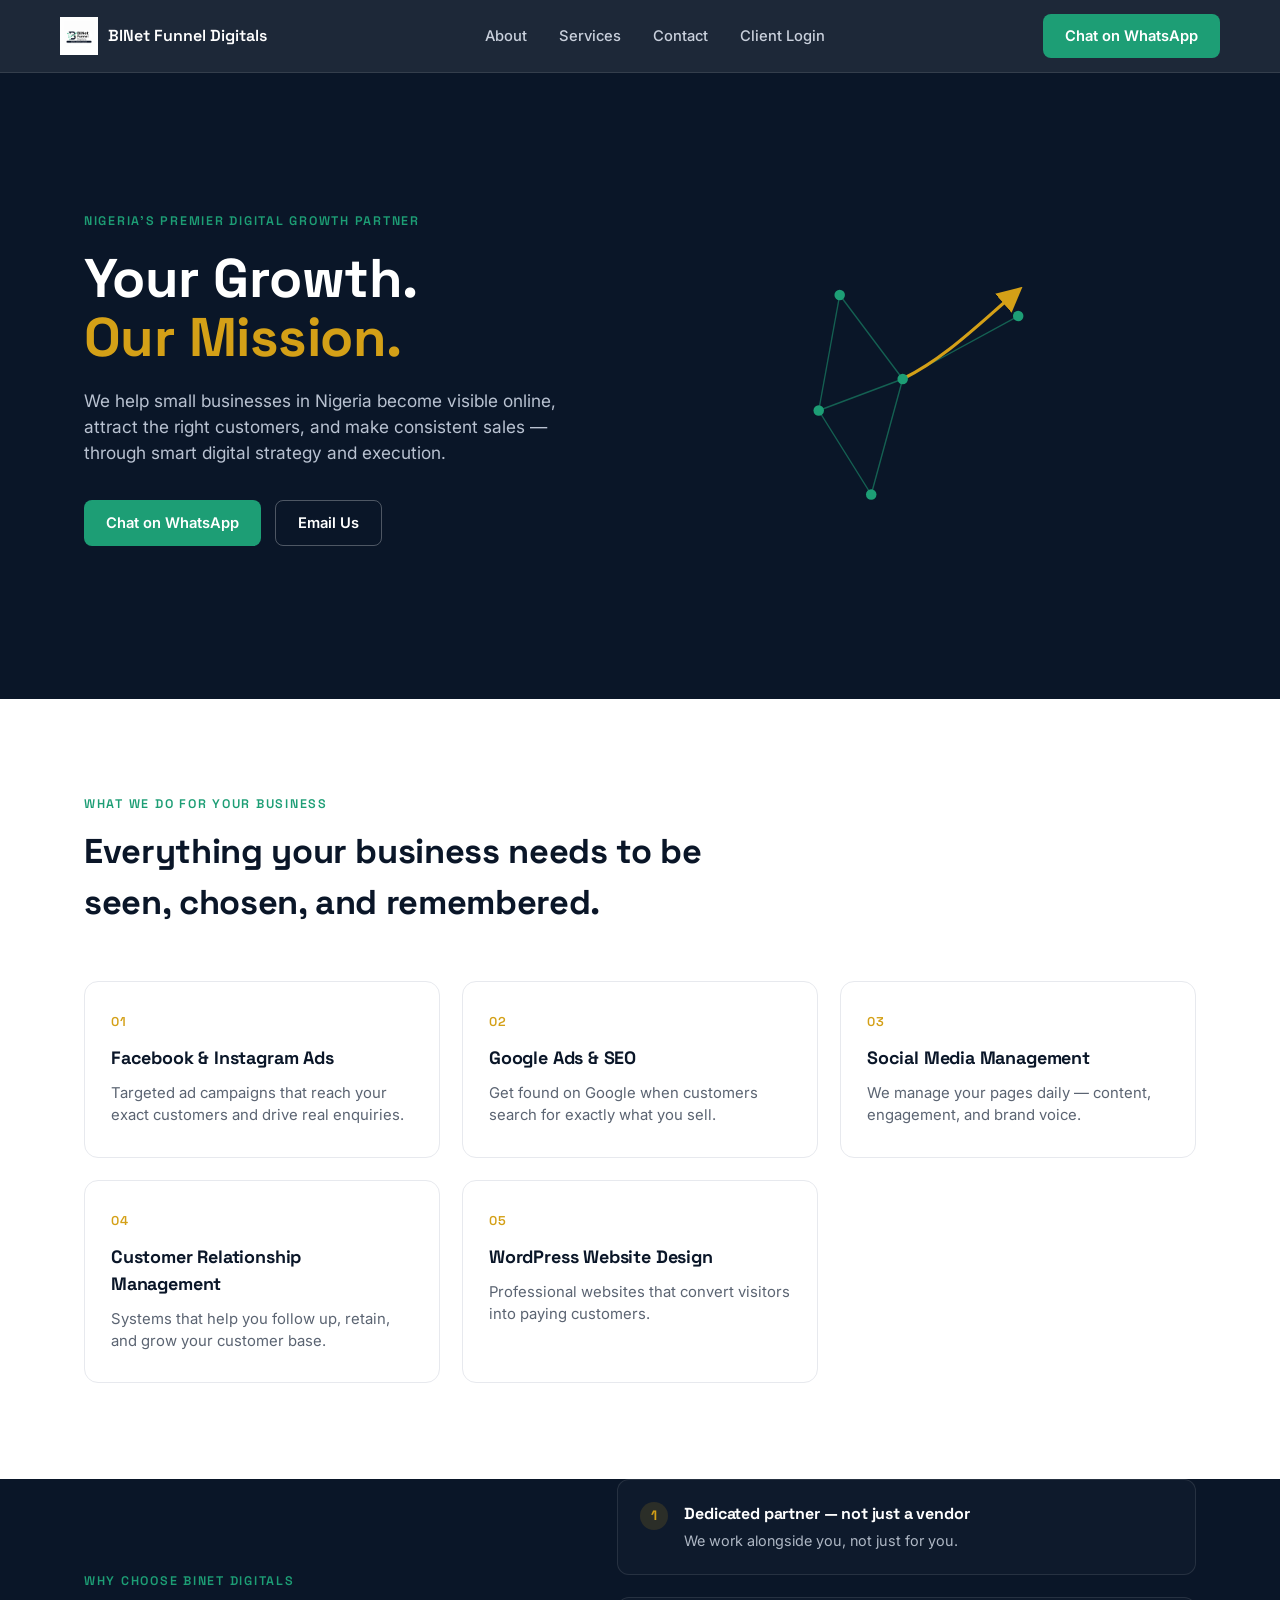
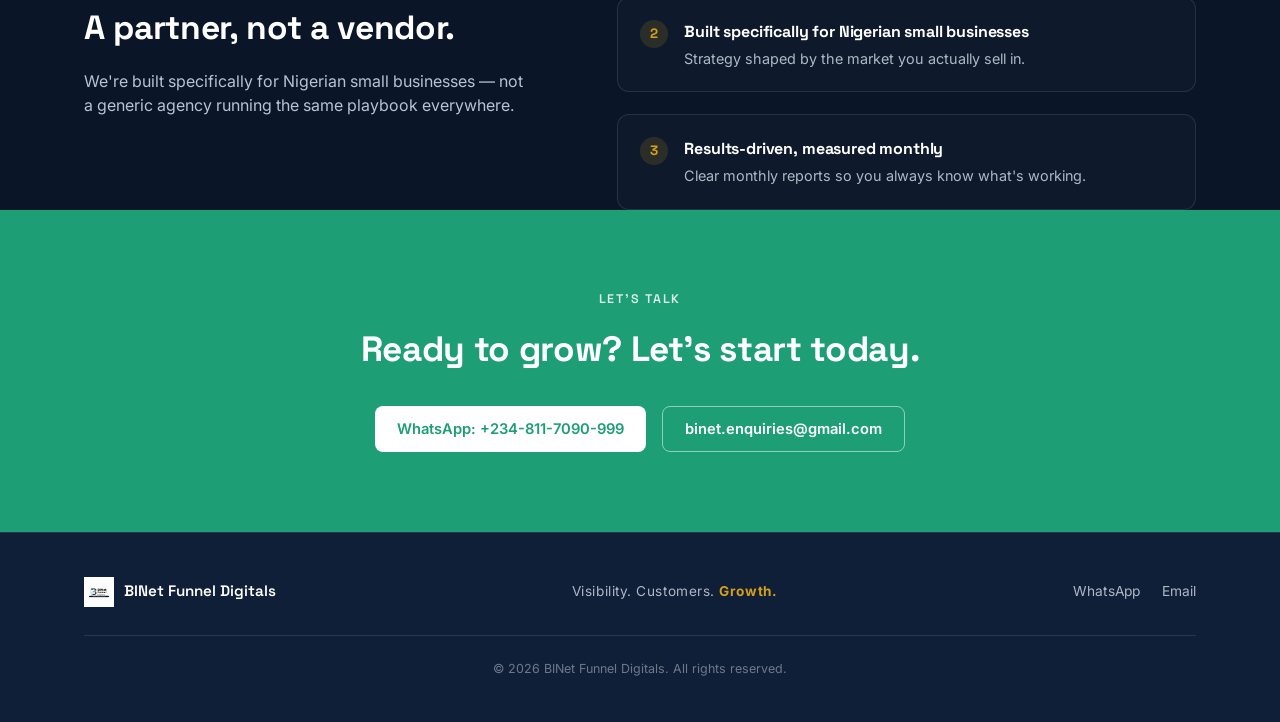
==== commit 832369ef: "add client self-signup" ====
--- a/index.html
+++ b/index.html
@@ -22,6 +22,7 @@
   <a href="about.html">About</a>
   <a href="services.html">Services</a>
   <a href="contact.html">Contact</a>
+  <a href="login.html">Client Login</a>
 </nav>
     <a class="btn btn-green" href="https://wa.me/2348117090999" target="_blank" rel="noopener">Chat on WhatsApp</a>
   </div>
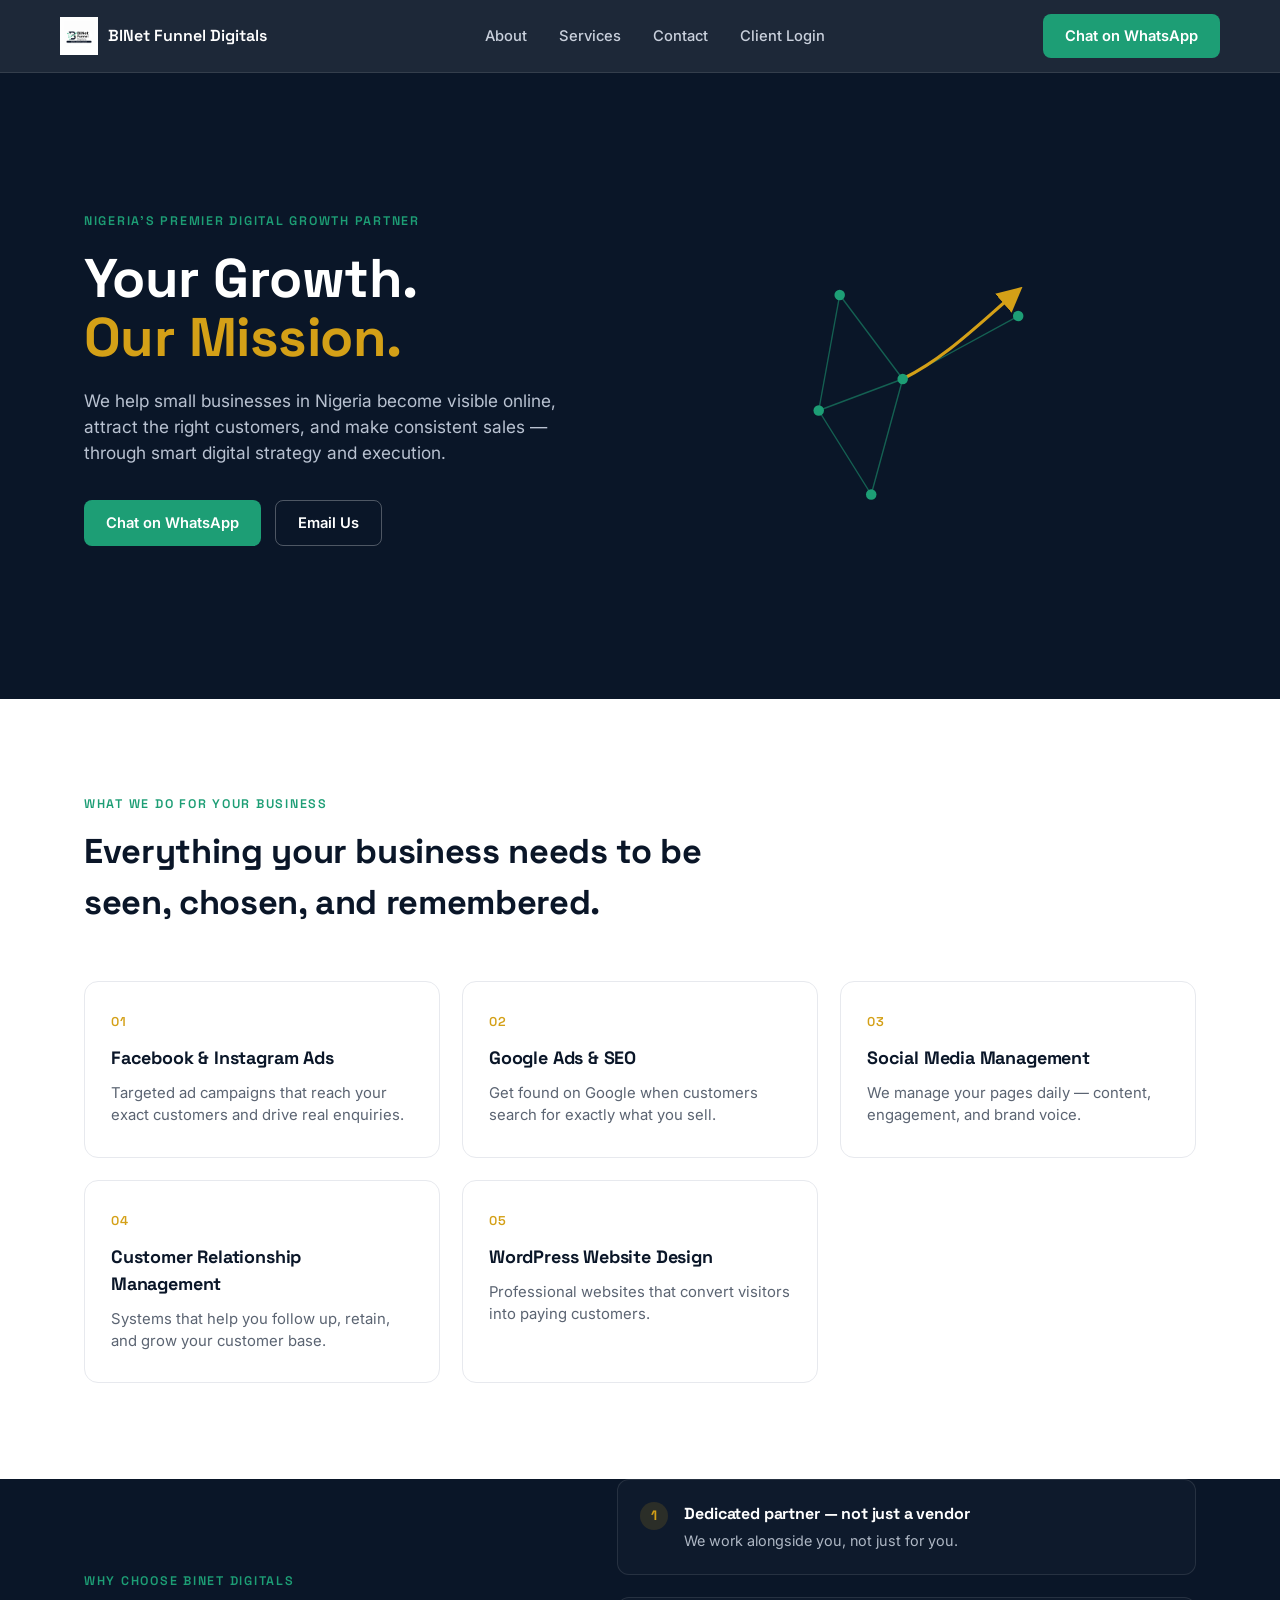
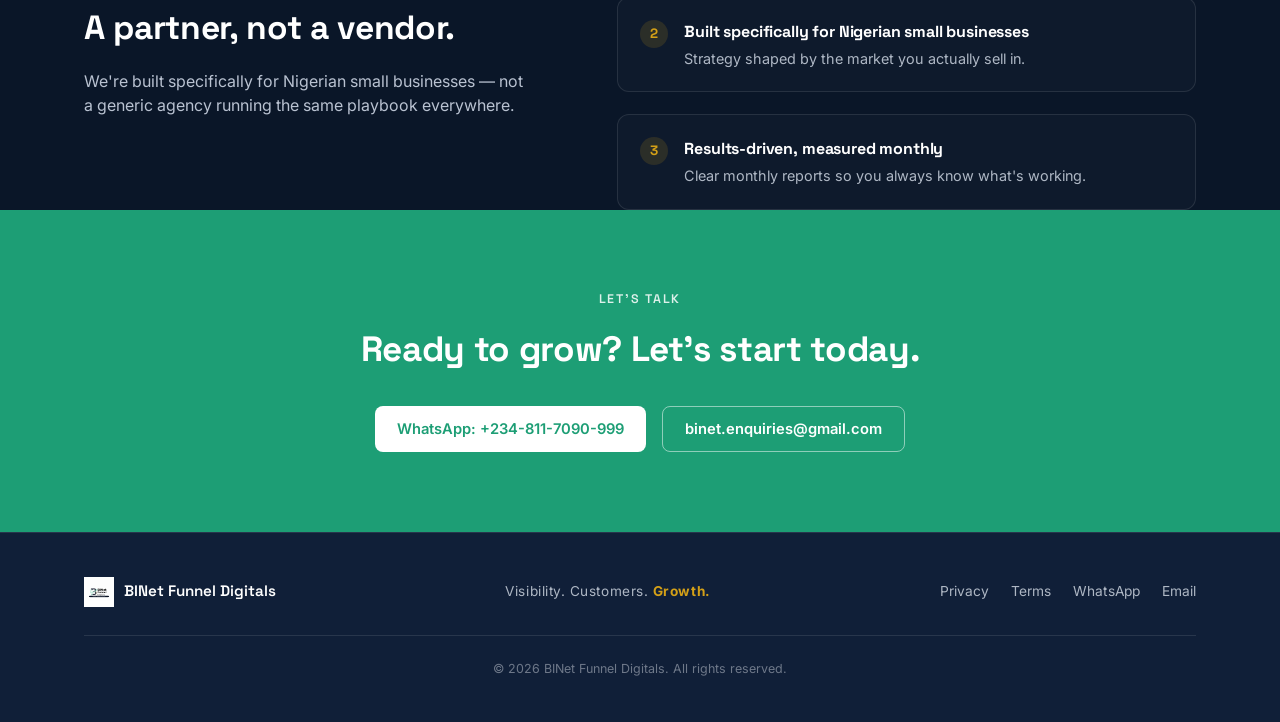
==== commit 1b9811d9: "add legal pages, 404 page, favicon, spam protection, welcome message, and mobile polish" ====
--- a/index.html
+++ b/index.html
@@ -4,7 +4,13 @@
 <meta charset="UTF-8">
 <meta name="viewport" content="width=device-width, initial-scale=1.0">
 <title>BINet Funnel Digitals — Nigeria's Premier Digital Growth Partner</title>
-<meta name="description" content="We help small businesses in Nigeria become visible online, attract the right customers, and make consistent sales through smart digital strategy and execution.">
+<link rel="icon" type="image/png" href="assets/logo.png">
+<meta name="description" content="We help businesses in Nigeria become visible online, attract the right customers, and make consistent sales through smart digital strategy and execution.">
+<meta property="og:title" content="BINet Funnel Digitals — Nigeria's Premier Digital Growth Partner">
+<meta property="og:description" content="We help businesses in Nigeria become visible online, attract the right customers, and make consistent sales.">
+<meta property="og:image" content="https://binet-portal.vercel.app/assets/logo.png">
+<meta property="og:url" content="https://binet-portal.vercel.app">
+<meta property="og:type" content="website">
 <link rel="preconnect" href="https://fonts.googleapis.com">
 <link rel="preconnect" href="https://fonts.gstatic.com" crossorigin>
 <link href="https://fonts.googleapis.com/css2?family=Space+Grotesk:wght@500;600;700&family=Inter:wght@400;500;600;700&display=swap" rel="stylesheet">
@@ -14,17 +20,27 @@
 
 <header>
   <div class="wrap nav">
-    <a class="brand" href="#top">
+    <a class="brand" href="index.html">
       <img src="assets/logo.png" alt="BINet Funnel Digitals logo">
       <span>BINet Funnel Digitals</span>
     </a>
-   <nav class="nav-links">
-  <a href="about.html">About</a>
-  <a href="services.html">Services</a>
-  <a href="contact.html">Contact</a>
-  <a href="login.html">Client Login</a>
-</nav>
+    <nav class="nav-links">
+      <a href="about.html">About</a>
+      <a href="services.html">Services</a>
+      <a href="contact.html">Contact</a>
+      <a href="login.html">Client Login</a>
+    </nav>
     <a class="btn btn-green" href="https://wa.me/2348117090999" target="_blank" rel="noopener">Chat on WhatsApp</a>
+    <button class="menu-toggle" id="menu-toggle" aria-label="Toggle menu">
+      <svg viewBox="0 0 24 24" fill="none" stroke="currentColor" stroke-width="2" stroke-linecap="round"><line x1="3" y1="6" x2="21" y2="6"/><line x1="3" y1="12" x2="21" y2="12"/><line x1="3" y1="18" x2="21" y2="18"/></svg>
+    </button>
+  </div>
+  <div class="mobile-nav" id="mobile-nav">
+    <a href="about.html">About</a>
+    <a href="services.html">Services</a>
+    <a href="contact.html">Contact</a>
+    <a href="login.html">Client Login</a>
+    <a href="https://wa.me/2348117090999" target="_blank" rel="noopener">Chat on WhatsApp</a>
   </div>
 </header>
 
@@ -152,6 +168,8 @@
       </a>
       <p class="tagline">Visibility. Customers. <b>Growth.</b></p>
       <div class="footer-links">
+        <a href="privacy.html">Privacy</a>
+        <a href="terms.html">Terms</a>
         <a href="https://wa.me/2348117090999" target="_blank" rel="noopener">WhatsApp</a>
         <a href="mailto:binet.enquiries@gmail.com">Email</a>
       </div>
@@ -160,5 +178,11 @@
   </div>
 </footer>
 
+<script>
+  document.getElementById('menu-toggle').addEventListener('click', () => {
+    document.getElementById('mobile-nav').classList.toggle('open');
+  });
+</script>
+
 </body>
 </html>
--- a/assets/styles.css
+++ b/assets/styles.css
@@ -242,4 +242,105 @@
   .hero{padding:64px 0 70px;}
   .page-hero{padding:56px 0 48px;}
   .section{padding:64px 0;}
+}
+
+/* ===== Dashboard shell ===== */
+.dash-shell{background:var(--off-white); min-height:100vh;}
+.dash-topbar{background:var(--navy); color:var(--white); padding:16px 0; border-bottom:1px solid var(--line);}
+.dash-topbar .wrap{display:flex; justify-content:space-between; align-items:center;}
+.dash-topbar .brand span{color:var(--white);}
+.dash-user{display:flex; align-items:center; gap:14px;}
+.dash-user span{font-size:0.88rem; color:#C9D0DC;}
+.dash-main{max-width:900px; margin:0 auto; padding:40px 24px 80px;}
+.dash-main h1{font-size:1.7rem; margin-bottom:6px;}
+.dash-main p.sub{color:var(--slate); margin-bottom:32px;}
+
+/* ===== Tabs ===== */
+.tabs{display:flex; gap:6px; margin-bottom:26px; border-bottom:1px solid #E7E9EE;}
+.tab-btn{
+  padding:10px 18px; font-weight:600; font-size:0.9rem; color:var(--slate);
+  border-bottom:2px solid transparent; cursor:pointer; background:none;
+  border-top:none; border-left:none; border-right:none; font-family:'Inter',sans-serif;
+}
+.tab-btn.active{color:var(--navy); border-bottom-color:var(--green);}
+.tab-panel{display:none;}
+.tab-panel.active{display:block;}
+.card-box{background:var(--white); border:1px solid #E7E9EE; border-radius:14px; padding:24px; margin-bottom:16px;}
+
+/* ===== Messages ===== */
+.message-thread{display:flex; flex-direction:column; gap:12px; max-height:440px; overflow-y:auto; padding:6px;}
+.msg{max-width:72%; padding:10px 14px; border-radius:12px; font-size:0.92rem; line-height:1.4;}
+.msg.client{align-self:flex-end; background:var(--green); color:var(--white); border-bottom-right-radius:2px;}
+.msg.admin{align-self:flex-start; background:var(--off-white); color:var(--navy); border-bottom-left-radius:2px;}
+.msg-time{font-size:0.7rem; opacity:0.7; margin-top:4px; display:block;}
+.message-input-row{display:flex; gap:10px; margin-top:18px;}
+.message-input-row input{flex:1; padding:12px 14px; border-radius:8px; border:1px solid #DDE1E7; background:var(--off-white); font-family:'Inter',sans-serif;}
+
+/* ===== Reports & Requests ===== */
+.list-item{display:flex; justify-content:space-between; align-items:center; padding:16px 0; border-bottom:1px solid #EEF0F3;}
+.list-item:last-child{border-bottom:none;}
+.list-item h4{font-size:0.95rem; margin-bottom:4px;}
+.list-item p{font-size:0.85rem; color:var(--slate);}
+.status-badge{font-size:0.75rem; font-weight:600; padding:4px 10px; border-radius:999px; text-transform:capitalize; white-space:nowrap;}
+.status-open{background:#FEF3D8; color:#8A6100;}
+.status-in_progress{background:#DCEEFB; color:#0B5A96;}
+.status-done{background:#DCF5E9; color:#0F7A4C;}
+.empty-state{color:var(--slate); font-size:0.9rem; padding:30px 0; text-align:center;}
+.new-request-form{display:flex; flex-direction:column; gap:14px; margin-top:20px; padding-top:20px; border-top:1px solid #EEF0F3;}
+.new-request-form input, .new-request-form textarea{
+  width:100%; padding:12px 14px; border-radius:8px; border:1px solid #DDE1E7;
+  background:var(--off-white); font-family:'Inter',sans-serif; font-size:0.92rem;
+}
+
+/* ===== Admin dashboard ===== */
+.admin-layout{display:grid; grid-template-columns:280px 1fr; min-height:calc(100vh - 65px);}
+.admin-sidebar{background:var(--white); border-right:1px solid #E7E9EE; padding:20px; overflow-y:auto;}
+.client-search{width:100%; padding:10px 12px; border-radius:8px; border:1px solid #DDE1E7; margin-bottom:16px; font-family:'Inter',sans-serif; font-size:0.9rem;}
+.client-item{padding:12px; border-radius:10px; cursor:pointer; margin-bottom:4px;}
+.client-item:hover{background:var(--off-white);}
+.client-item.active{background:rgba(29,158,117,0.1);}
+.client-item h4{font-size:0.9rem; margin-bottom:2px; color:var(--navy);}
+.client-item p{font-size:0.78rem; color:var(--slate);}
+.admin-content{padding:32px; overflow-y:auto;}
+.admin-stats{display:flex; gap:16px; margin-bottom:24px;}
+.stat-card{background:var(--white); border:1px solid #E7E9EE; border-radius:12px; padding:18px 22px; flex:1;}
+.stat-card .num{font-family:'Space Grotesk',sans-serif; font-size:1.6rem; font-weight:700; color:var(--navy);}
+.stat-card .label{font-size:0.8rem; color:var(--slate);}
+.upload-row{display:flex; gap:10px; flex-wrap:wrap; align-items:flex-end; margin-top:16px; padding-top:16px; border-top:1px solid #EEF0F3;}
+.upload-row .field{flex:1; min-width:140px;}
+.upload-row label{font-size:0.8rem; font-weight:600; display:block; margin-bottom:6px;}
+.upload-row input{width:100%; padding:10px 12px; border-radius:8px; border:1px solid #DDE1E7; background:var(--off-white); font-family:'Inter',sans-serif;}
+.status-select{padding:6px 10px; border-radius:8px; border:1px solid #DDE1E7; font-size:0.82rem; font-family:'Inter',sans-serif; background:var(--white);}
+.no-client-selected{color:var(--slate); text-align:center; padding:80px 20px;}
+@media (max-width:800px){ .admin-layout{grid-template-columns:1fr;} .admin-sidebar{border-right:none; border-bottom:1px solid #E7E9EE;} }
+
+/* ===== Mobile menu ===== */
+.menu-toggle{display:none; background:none; border:none; cursor:pointer; padding:6px; color:var(--white); align-items:center; justify-content:center;}
+.menu-toggle svg{width:24px; height:24px;}
+.mobile-nav{display:none; flex-direction:column; background:var(--navy); border-top:1px solid var(--line); padding:8px 24px 16px;}
+.mobile-nav a{padding:13px 0; color:#C9D0DC; font-size:0.95rem; border-bottom:1px solid rgba(255,255,255,0.08);}
+.mobile-nav a:last-child{border-bottom:none;}
+.mobile-nav.open{display:flex;}
+@media (max-width:900px){
+  .menu-toggle{display:flex;}
+}
+
+/* ===== Mobile polish for admin/client dashboards ===== */
+.client-header-row{ display:flex; justify-content:space-between; align-items:flex-start; margin-bottom:24px; }
+@media (max-width:700px){
+  .dash-topbar .wrap{ flex-wrap:wrap; gap:10px; }
+  .dash-user{ width:100%; justify-content:space-between; }
+  .dash-main{ padding:24px 16px 60px; }
+  .admin-content{ padding:20px 16px; }
+  .tabs{ overflow-x:auto; flex-wrap:nowrap; -webkit-overflow-scrolling:touch; }
+  .tab-btn{ white-space:nowrap; flex:none; }
+  .admin-stats{ flex-wrap:wrap; }
+  .admin-stats .stat-card{ min-width:130px; }
+  .message-input-row{ flex-wrap:wrap; }
+  .message-input-row input[type="text"]{ order:1; width:100%; }
+  .message-input-row .attach-btn{ order:0; }
+  .message-input-row button[type="submit"]{ order:2; }
+  .home-feed-item > div{ flex-wrap:wrap; }
+  .client-header-row{ flex-wrap:wrap; gap:12px; }
+  .upload-row{ flex-direction:column; align-items:stretch; }
 }
